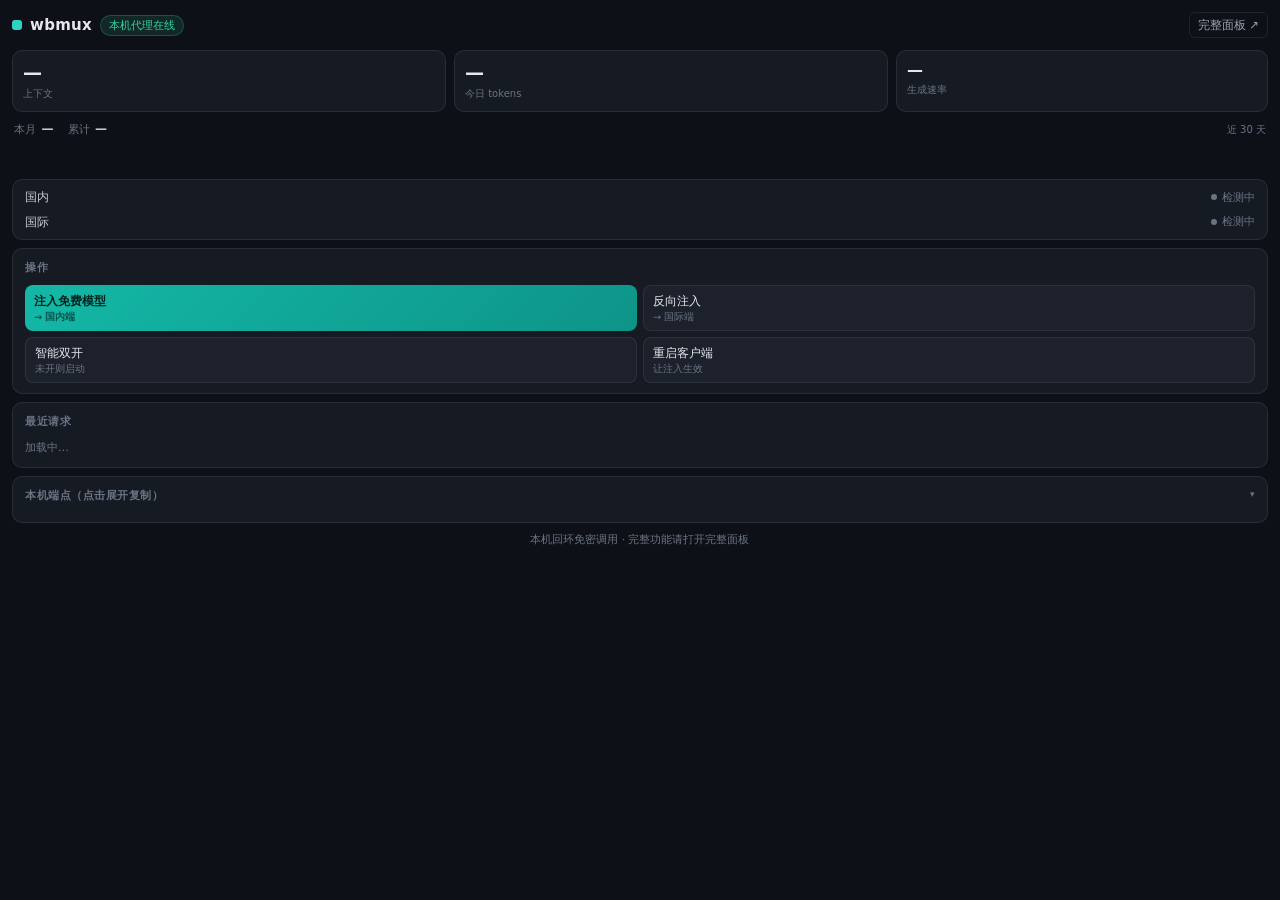
==== internal/webui/assets/embed.html @ ff3463be "feat(embed): show context usage against the model's declared limit "494k" alone says nothing about h" ====
<!DOCTYPE html>
<html lang="zh-CN">
<head>
<meta charset="utf-8">
<meta name="viewport" content="width=device-width, initial-scale=1">
<meta name="referrer" content="no-referrer">
<title>wbmux · 嵌入面板</title>
<style>
  :root {
    --bg: #0d1017; --card: #161a23; --card-2: #1c212b;
    --border: rgba(255,255,255,0.08);
    --ink-0: #e6e8ee; --ink-1: #c3c9d4; --ink-2: #9aa3b2; --ink-3: #6b7484;
    --brand: #2dd4bf; --brand-dim: rgba(45,212,191,0.14);
    --ok: #34d399; --bad: #f87171; --warn: #ebb23a;
  }
  * { box-sizing: border-box; margin: 0; padding: 0; }
  html, body { height: 100%; }
  body {
    background: var(--bg); color: var(--ink-0);
    font: 13px/1.6 -apple-system, "Segoe UI", "Microsoft YaHei", system-ui, sans-serif;
    padding: 12px; overflow-y: auto;
  }
  /* 弹层内滚动条要细，别把 400px 的面板再挤窄 */
  body::-webkit-scrollbar { width: 6px; }
  body::-webkit-scrollbar-thumb { background: rgba(255,255,255,0.14); border-radius: 3px; }
  body::-webkit-scrollbar-track { background: transparent; }

  /* 可折叠卡片（端点区默认收起，给最近请求腾出高度） */
  details.card > summary { list-style: none; cursor: pointer; }
  details.card > summary::-webkit-details-marker { display: none; }
  details.card > summary::after { content: "▾"; float: right; color: var(--ink-3); font-size: 9px; }
  code { font-family: "Cascadia Code", Consolas, monospace; }

  .head { display: flex; align-items: center; gap: 8px; margin-bottom: 12px; }
  .logo-dot { width: 10px; height: 10px; border-radius: 3px; background: var(--brand); flex: none; }
  .brand { font-weight: 700; font-size: 15px; letter-spacing: 0.3px; }
  .live-pill {
    font-size: 10.5px; color: var(--ok); background: rgba(52,211,153,0.12);
    border: 1px solid rgba(52,211,153,0.25); border-radius: 999px; padding: 1px 8px;
  }
  .live-pill.stale {
    color: var(--warn); background: rgba(235,178,58,0.12);
    border-color: rgba(235,178,58,0.35);
  }
  /* 来源行：当前数字来自哪边（网关/直连·国内/国际），旧值时兼作"多久前"提示 */
  .src-line { font-size: 11px; color: var(--ink-2); margin: -4px 0 10px; min-height: 0; }
  .src-line .aged { color: var(--warn); }
  .head a {
    margin-left: auto; color: var(--ink-2); text-decoration: none; font-size: 11.5px;
    padding: 3px 8px; border-radius: 6px; border: 1px solid var(--border);
  }
  .head a:hover { color: var(--brand); border-color: rgba(45,212,191,0.4); }

  .card {
    background: var(--card); border: 1px solid var(--border);
    border-radius: 10px; padding: 10px 12px; margin-bottom: 10px;
  }
  .card-title { font-size: 11px; color: var(--ink-3); font-weight: 600; margin-bottom: 8px; letter-spacing: 0.5px; }

  .clients { display: flex; flex-direction: column; gap: 6px; }

  /* 三格指标：上次请求 / 生成速率 / 今日用量 */
  .metrics { display: grid; grid-template-columns: repeat(3, 1fr); gap: 8px; margin-bottom: 10px; }
  .metric {
    background: var(--card); border: 1px solid var(--border);
    border-radius: 10px; padding: 8px 10px; min-width: 0;
  }
  .m-val { display: block; font-size: 16px; font-weight: 680; color: var(--ink-0); letter-spacing: 0.2px; }
  .m-val.warn { color: var(--warn); }
  .m-val.bad { color: var(--bad); }
  .m-label { display: block; font-size: 10.5px; color: var(--ink-3); margin-top: 1px; }

  /* 最近请求：一行一条，只放"哪个模型 / 多大 / 多快 / 多久前" */
  .recent { display: flex; flex-direction: column; gap: 5px; }
  .recent-row { display: flex; align-items: center; gap: 7px; font-size: 11.5px; min-width: 0; }
  .r-dot { width: 5px; height: 5px; border-radius: 50%; background: var(--ok); flex: none; }
  .r-dot.bad { background: var(--bad); }
  .r-model { flex: 1; min-width: 0; overflow: hidden; text-overflow: ellipsis; white-space: nowrap; color: var(--ink-1); }
  .r-meta { flex: none; color: var(--ink-3); font-size: 10.5px; font-family: Consolas, monospace; }
  .recent-empty { color: var(--ink-3); font-size: 11px; }
  .client-row { display: flex; align-items: center; gap: 8px; font-size: 12px; }
  .client-row .name { color: var(--ink-1); }
  .client-row .pid { color: var(--ink-3); font-size: 10.5px; font-family: Consolas, monospace; }
  .st { margin-left: auto; font-size: 11px; display: flex; align-items: center; gap: 5px; }
  .st::before { content: ""; width: 6px; height: 6px; border-radius: 50%; background: var(--ink-3); }
  .st.on { color: var(--ok); } .st.on::before { background: var(--ok); }
  .st.off { color: var(--ink-3); }

  /* 额度：每档一行迷你余量条（国内包/国际包分开，绝不合并成总数） */
  .quota-model { font-size: 11.5px; margin-bottom: 8px; }
  .quota-model.warn { color: var(--warn); }
  .quota-model.bad { color: var(--bad); }
  .quota-rows { display: flex; flex-direction: column; gap: 7px; }
  .quota-row { display: flex; align-items: center; gap: 8px; font-size: 11.5px; }
  /* 一周内清零：整行文字转琥珀色加粗，让"余额要没了"自己跳出来 */
  .quota-row.expiring .q-text { color: var(--warn); font-weight: 650; }
  .q-side { flex: none; color: var(--ink-1); width: 44px; }
  .q-bar { flex: 1; height: 6px; border-radius: 3px; background: rgba(255,255,255,0.1); overflow: hidden; }
  .q-fill { display: block; height: 100%; border-radius: 3px; background: var(--brand); }
  .q-fill.warn { background: var(--warn); }
  .q-text { flex: none; color: var(--ink-2); font-size: 10.5px; }

  .actions { display: grid; grid-template-columns: 1fr 1fr; gap: 8px; }
  button {
    font-family: inherit; cursor: pointer; border-radius: 8px;
    border: 1px solid var(--border); background: var(--card-2); color: var(--ink-0);
    padding: 8px 10px; font-size: 12px; line-height: 1.4; text-align: left;
    transition: border-color .15s, background .15s;
  }
  button:hover:not(:disabled) { border-color: rgba(45,212,191,0.45); }
  button:disabled { opacity: 0.55; cursor: wait; }
  button .sub { display: block; font-size: 10.5px; color: var(--ink-3); margin-top: 1px; }
  button.primary {
    background: linear-gradient(135deg, #14b8a6, #0d9488); color: #04211d;
    border: none; font-weight: 650;
  }
  button.primary .sub { color: rgba(4,33,29,0.65); }
  button.wide { grid-column: 1 / -1; text-align: center; }

  .endpoint { display: flex; align-items: center; gap: 8px; margin-top: 6px; }
  .endpoint code {
    flex: 1; min-width: 0; overflow: hidden; text-overflow: ellipsis; white-space: nowrap;
    font-size: 11px; color: var(--brand); background: rgba(45,212,191,0.07);
    padding: 5px 8px; border-radius: 6px;
  }
  .endpoint button { flex: none; padding: 4px 10px; font-size: 11px; }
  .ep-label { font-size: 11px; color: var(--ink-2); margin-top: 8px; }
  .ep-label:first-of-type { margin-top: 0; }

  .foot { color: var(--ink-3); font-size: 10.5px; text-align: center; margin-top: 4px; }

  .toast {
    position: fixed; left: 12px; right: 12px; bottom: 12px; z-index: 50;
    background: #1f2937; border: 1px solid rgba(45,212,191,0.4); color: var(--ink-0);
    border-radius: 8px; padding: 9px 12px; font-size: 12px;
    box-shadow: 0 6px 24px rgba(0,0,0,0.5);
  }
  .toast.bad { border-color: rgba(248,113,113,0.5); }

  /* ---- 层次重构：主指标放大、卡片收紧、按使用频率排序 ---- */
  .hero { display: grid; grid-template-columns: 1.05fr 1.05fr 0.9fr; gap: 8px; margin-bottom: 8px; }
  .hero-cell { background: var(--card); border: 1px solid var(--border); border-radius: 10px; padding: 9px 10px; min-width: 0; }
  .hero-num { display: block; font-size: 19px; font-weight: 700; letter-spacing: 0.3px; color: var(--ink-0); line-height: 1.3; }
  .hero-cell.sub .hero-num { font-size: 16px; }
  .hero-num.warn { color: var(--warn); }
  .hero-num.bad { color: var(--bad); }
  .hero-label { display: block; font-size: 10px; color: var(--ink-3); margin-top: 1px; }
  .card { padding: 10px 12px; margin-bottom: 8px; }
  .card.tight { padding: 8px 12px; }
  .card.tight .client-row { font-size: 11.5px; }
  .actions { gap: 6px; }
  .actions button { padding: 7px 9px; font-size: 11.5px; border-radius: 8px; }
  .actions button .sub { font-size: 9.5px; margin-top: 1px; }
  /* 本月/累计 + 30 天柱子 */
  .stats-strip { display: flex; align-items: baseline; gap: 14px; margin: 0 2px 6px; font-size: 11px; color: var(--ink-3); }
  .stats-strip b { color: var(--ink-1); font-weight: 650; font-size: 12px; margin-left: 2px; }
  .stats-strip .strip-label { margin-left: auto; font-size: 10px; }
  .spark { display: flex; align-items: flex-end; gap: 2px; height: 24px; margin: 0 2px 10px; }
  .spark i { flex: 1; min-width: 2px; background: rgba(56, 225, 196, 0.26); border-radius: 1px; }
  .spark i.on { background: var(--ok); }
</style>
</head>
<body>

<div class="head">
  <span class="logo-dot"></span>
  <span class="brand">wbmux</span>
  <span class="live-pill" id="live">本机代理在线</span>
  <a id="full-link" href="#" target="_blank" rel="noopener">完整面板 ↗</a>
</div>

<div class="hero">
  <div class="hero-cell">
    <span class="hero-num" id="m-ctx">—</span>
    <span class="hero-label">上下文</span>
  </div>
  <div class="hero-cell">
    <span class="hero-num" id="m-today">—</span>
    <span class="hero-label">今日 tokens</span>
  </div>
  <div class="hero-cell sub">
    <span class="hero-num" id="m-rate">—</span>
    <span class="hero-label">生成速率</span>
  </div>
</div>

<div class="stats-strip">
  <span>本月 <b id="m-month">—</b></span>
  <span>累计 <b id="m-total">—</b></span>
  <span class="strip-label">近 30 天</span>
</div>
<div class="spark" id="spark"></div>

<div class="src-line" id="src-line" style="display:none"></div>

<div class="card" id="quota-card" style="display:none">
  <div class="card-title">额度</div>
  <div class="quota-model" id="quota-model" style="display:none"></div>
  <div class="quota-rows" id="quota-rows"></div>
</div>

<div class="card tight">
  <div class="clients">
    <div class="client-row">
      <span class="name">国内</span>
      <span class="pid" id="cn-pid"></span>
      <span class="st off" id="cn-st">检测中</span>
    </div>
    <div class="client-row">
      <span class="name">国际</span>
      <span class="pid" id="intl-pid"></span>
      <span class="st off" id="intl-st">检测中</span>
    </div>
  </div>
</div>

<div class="card">
  <div class="card-title">操作</div>
  <div class="actions">
    <button class="primary" id="btn-inject">
      注入免费模型
      <span class="sub">→ 国内端</span>
    </button>
    <button id="btn-inject-back">
      反向注入
      <span class="sub">→ 国际端</span>
    </button>
    <button id="btn-both">
      智能双开
      <span class="sub">未开则启动</span>
    </button>
    <button id="btn-restart">
      重启客户端
      <span class="sub">让注入生效</span>
    </button>
  </div>
</div>

<div class="card">
  <div class="card-title">最近请求</div>
  <div class="recent" id="recent-list">
    <div class="recent-empty">加载中…</div>
  </div>
</div>

<details class="card">
  <summary class="card-title">本机端点（点击展开复制）</summary>
  <div class="ep-label">OpenAI 兼容 Base URL</div>
  <div class="endpoint">
    <code id="ep-openai"></code>
    <button data-copy="ep-openai">复制</button>
  </div>
  <div class="ep-label">免费联网搜索（Anthropic 协议）</div>
  <div class="endpoint">
    <code id="ep-search"></code>
    <button data-copy="ep-search">复制</button>
  </div>
</details>

<div class="foot">本机回环免密调用 · 完整功能请打开完整面板</div>

<script>
(function () {
  var TOKEN = new URLSearchParams(location.search).get("t") || "";
  document.getElementById("full-link").href = "/?t=" + encodeURIComponent(TOKEN);

  document.getElementById("ep-openai").textContent = location.origin + "/v1";
  document.getElementById("ep-search").textContent = location.origin + "/v1/search/messages";

  function toast(msg, bad) {
    var t = document.createElement("div");
    t.className = "toast" + (bad ? " bad" : "");
    t.textContent = msg;
    document.body.appendChild(t);
    setTimeout(function () { t.remove(); }, bad ? 6000 : 3200);
  }

  function api(path, opts) {
    opts = opts || {};
    opts.headers = Object.assign({ "X-Wbmux-Token": TOKEN }, opts.headers || {});
    return fetch(path, opts).then(function (res) {
      return res.json().catch(function () { return { error: "响应无法解析" }; }).then(function (data) {
        if (!res.ok) throw new Error(data && data.error ? data.error : "HTTP " + res.status);
        return data;
      });
    });
  }
  function post(path, body) {
    return api(path, {
      method: "POST",
      headers: { "Content-Type": "application/json" },
      body: JSON.stringify(body || {})
    });
  }

  function setClient(side, stat) {
    var st = document.getElementById(side + "-st");
    var pid = document.getElementById(side + "-pid");
    if (stat && stat.running) {
      st.className = "st on";
      st.textContent = "运行中";
      pid.textContent = (stat.pids && stat.pids.length) ? "PID " + stat.pids[0] : "";
    } else {
      st.className = "st off";
      st.textContent = "未运行";
      pid.textContent = "";
    }
  }
  function refreshStatus() {
    api("/api/clients/status").then(function (res) {
      var c = (res && res.clients) || {};
      setClient("cn", c.cn);
      setClient("intl", c.intl);
    }).catch(function () {});
  }

  // ---------- 轮询节流 ----------
  // 客户端状态是分钟级变化的数据，15 秒一轮足够；弹层藏起来（display:none
  // 的 iframe 在后台标签页里）时两路轮询都停掉，切回来立刻拉一次。
  // stats 失败时退避 5s → 15s → 30s，成功即复位到 5s。
  var statsTimer = null, clientsTimer = null, statsFails = 0;
  var statsBackoff = [5000, 15000, 30000];
  function scheduleStats(delay) {
    clearTimeout(statsTimer);
    statsTimer = setTimeout(function () { loadStats(); }, delay);
  }
  function startPolling() {
    refreshStatus();
    clearInterval(clientsTimer);
    clientsTimer = setInterval(refreshStatus, 15000);
    loadStats();
  }
  function stopPolling() {
    clearTimeout(statsTimer);
    clearInterval(clientsTimer);
  }
  document.addEventListener("visibilitychange", function () {
    if (document.hidden) stopPolling(); else startPolling();
  });
  startPolling();

  // ---------- 胶囊同款指标 ----------
  // 五个指标都来自 /api/embed/stats（请求级快照）：上次请求、生成速率、今日用量。
  // 上次请求超过 256000 转黄、512000 转红——1M 上下文的模型很容易悄悄吃满。
  // 阈值与 stale 分档的唯一口径在 Go 端 internal/embedstats，这里的数字
  // 由 internal/webui 的 TestEmbedHTMLThresholds 锁死一致，别手改一边。
  var CTX_WARN = 256000, CTX_BAD = 512000;
  var STALE_AGED_SEC = 1800, STALE_IDLE_SEC = 7200; // 30 分钟变旧值，120 分钟才算空闲
  // 去掉无意义的小数尾零：1000000 显示 1M 而不是 1.00M，
  // 1.5M 保留一位。上限这类整数最容易被 ".00" 弄脏。
  function trimZero(v) {
    return String(v).replace(/\.0+$/, "").replace(/(\.\d)0+$/, "$1");
  }
  function compact(n) {
    if (n >= 1000000) return trimZero((n / 1000000).toFixed(2)) + "M";
    if (n >= 10000) return Math.round(n / 1000) + "k";
    if (n >= 1000) return trimZero((n / 1000).toFixed(1)) + "k";
    return String(n);
  }
  function sourceLabel(source, side) {
    if (source === "local") {
      if (side === "cn") return "国内直连";
      if (side === "intl") return "国际直连";
      return "直连";
    }
    return "网关";
  }
  function setSrcLine(last) {
    var line = document.getElementById("src-line");
    if (!last || !last.model) { line.style.display = "none"; line.textContent = ""; return; }
    line.style.display = "";
    line.textContent = "当前数字来自：" + sourceLabel(last.source, last.side) + " · " + last.model;
  }
  function setStaleMark(aged) {
    var pill = document.getElementById("live");
    if (aged) {
      pill.classList.add("stale");
      pill.textContent = "数据过期";
    } else {
      pill.classList.remove("stale");
      pill.textContent = "本机代理在线";
    }
  }
  function loadStats() {
    return api("/api/embed/stats").then(function (s) {
      statsFails = 0;
      setStaleMark(false);
      var last = (s && s.last) || {};
      // 新鲜度三档（与 Go 端 internal/embedstats 一致，前端用 ageSec 兜底）：
      // 30 分钟内正常显示；30–120 分钟显示旧值 + 多久前、不着色；
      // 超过 120 分钟才显示"空闲"。旧数据直接抹掉会丢信息，当"现在"又会误导人。
      var freshness = last.freshness
        || ((last.ageSec || 0) > STALE_IDLE_SEC ? "idle"
          : ((last.ageSec || 0) > STALE_AGED_SEC ? "aged" : "fresh"));
      var idle = freshness === "idle";
      var aged = freshness === "aged";
      var ctx = document.getElementById("m-ctx");
      if (idle) {
        ctx.textContent = "空闲";
      } else if (!last.promptTokens) {
        ctx.textContent = "—";
      } else {
        // 有模型声明的上限时显示 "335k/1M"，一眼看出还剩多少空间
        ctx.textContent = compact(last.promptTokens) +
          (last.contextLimit ? "/" + compact(last.contextLimit) : "");
      }
      ctx.className = "hero-num" + (!idle && !aged && last.promptTokens >= CTX_BAD ? " bad" : (!idle && !aged && last.promptTokens >= CTX_WARN ? " warn" : ""));
      document.getElementById("m-rate").textContent = idle ? "—"
        : (last.tokPerSec ? Math.round(last.tokPerSec) + "/s"
          : (last.ttftMs ? "首字 " + (last.ttftMs / 1000).toFixed(1) + "s" : "—"));
      var today = (s && s.today) || {};
      document.getElementById("m-today").textContent = today.tokens ? compact(today.tokens) : "—";
      var totals = (s && s.totals) || {};
      document.getElementById("m-month").textContent = totals.month ? compact(totals.month) : "—";
      document.getElementById("m-total").textContent = totals.total ? compact(totals.total) : "—";
      renderSpark(s && s.daily);
      var line = document.getElementById("src-line");
      if (aged) {
        line.style.display = "";
        line.innerHTML = "";
        var span = document.createElement("span");
        span.className = "aged";
        span.textContent = "数据为 " + ago(last.ageSec) + "前 · 仅供参考";
        line.appendChild(span);
      } else if (idle) {
        line.style.display = "none";
        line.textContent = "";
      } else {
        setSrcLine(last);
      }
      renderRecent((s && s.recent) || []);
      renderQuota(s && s.quota);
      scheduleStats(5000);
    }).catch(function () {
      // 失败不吞旧数：连续失败 ≥2 次（约 10 秒）就把顶栏药丸标成"数据过期"，
      // 旧数字仍保留在原位，但不再冒充实时数据；恢复成功即清标记。
      statsFails++;
      if (statsFails >= 2) setStaleMark(true);
      scheduleStats(statsBackoff[Math.min(statsFails - 1, statsBackoff.length - 1)]);
    });
  }

  // 多久前：只给粗粒度，精确到分钟对这个用途没意义。
  function ago(sec) {
    if (!sec || sec < 60) return "刚刚";
    if (sec < 3600) return Math.floor(sec / 60) + "m";
    if (sec < 86400) return Math.floor(sec / 3600) + "h";
    return Math.floor(sec / 86400) + "d";
  }

  // 近 30 天用量柱子：按当期最大值归一化。没有记录的日子也留 2px 底，
  // 避免"那天没用"和"没有数据"在图上看起来一样。
  function renderSpark(days) {
    var el = document.getElementById("spark");
    el.textContent = "";
    if (!days || !days.length) return;
    var max = 0;
    days.forEach(function (d) { if (d.tokens > max) max = d.tokens; });
    days.forEach(function (d) {
      var bar = document.createElement("i");
      bar.style.height = (max > 0 ? Math.max(2, Math.round((d.tokens / max) * 24)) : 2) + "px";
      if (d.tokens > 0) bar.className = "on";
      bar.title = d.date + " · " + compact(d.tokens);
      el.appendChild(bar);
    });
  }

  function renderRecent(rows) {
    var list = document.getElementById("recent-list");
    list.textContent = "";
    if (!rows.length) {
      var empty = document.createElement("div");
      empty.className = "recent-empty";
      empty.textContent = "还没有经过本机网关的请求";
      list.appendChild(empty);
      return;
    }
    rows.slice(0, 5).forEach(function (r) {
      var row = document.createElement("div");
      row.className = "recent-row";

      var dot = document.createElement("span");
      dot.className = "r-dot" + (r.ok ? "" : " bad");

      var name = document.createElement("span");
      name.className = "r-model";
      name.textContent = r.model || "未知模型";
      name.title = r.model || "";

      var meta = document.createElement("span");
      meta.className = "r-meta";
      var bits = [];
      if (r.promptTokens) bits.push(compact(r.promptTokens));
      if (r.tokPerSec) bits.push(Math.round(r.tokPerSec) + "/s");
      // 行尾标来源：网关 / 国内直连 / 国际直连（Go 端 source/side 字段）。
      if (r.source) bits.push(sourceLabel(r.source, r.side));
      bits.push(ago(r.ageSec));
      meta.textContent = bits.join(" · ");

      row.appendChild(dot);
      row.appendChild(name);
      row.appendChild(meta);
      list.appendChild(row);
    });
  }
  // 额度：当前模型的限流态 + 两档主包余量（/api/embed/stats 的 quota 段）。
  // 没数据的档位后端直接省略，前端不渲染，绝不显示 0%——"没数据"和
  // "用完了"是两回事。周期文案是后端原样带过来的 ExpiryRuleZh /
  // CycleEndTime，这里只照抄，不自己编。
  function quotaTime(q) {
    if (!q) return "";
    if (q.untilMs) {
      var d = new Date(q.untilMs);
      return String(d.getHours()).padStart(2, "0") + ":" + String(d.getMinutes()).padStart(2, "0");
    }
    var m = /(\d{2}):(\d{2}):\d{2}/.exec(q.untilText || "");
    return m ? m[1] + ":" + m[2] : "";
  }
  function renderQuota(quota) {
    var card = document.getElementById("quota-card");
    var rows = document.getElementById("quota-rows");
    var modelLine = document.getElementById("quota-model");
    var pkgs = (quota && quota.packages) || [];
    var model = quota && quota.model;
    if (!pkgs.length && !model) {
      card.style.display = "none";
      rows.textContent = "";
      modelLine.style.display = "none";
      modelLine.textContent = "";
      return;
    }
    card.style.display = "";
    if (model && (model.state === "rate_limited" || model.state === "exhausted")) {
      modelLine.style.display = "";
      modelLine.className = "quota-model " + (model.state === "exhausted" ? "bad" : "warn");
      var t = quotaTime(model);
      modelLine.textContent = model.state === "exhausted"
        ? model.model + " 额度用尽"
        : model.model + " 限流" + (t ? "，" + t + " 恢复" : "");
    } else {
      modelLine.style.display = "none";
      modelLine.textContent = "";
    }
    rows.textContent = "";
    pkgs.forEach(function (p) {
      var row = document.createElement("div");
      row.className = "quota-row";

      var side = document.createElement("span");
      side.className = "q-side";
      side.textContent = p.side === "intl" ? "国际包" : "国内包";

      var bar = document.createElement("span");
      bar.className = "q-bar";
      var fill = document.createElement("span");
      fill.className = "q-fill" + (p.percent < 20 ? " warn" : "");
      fill.style.width = Math.max(0, Math.min(100, p.percent)) + "%";
      bar.appendChild(fill);

      var text = document.createElement("span");
      text.className = "q-text";
      // 有到期信息就显示天数："X 天后重置"（普通色）；一周内清零且还有
      // 余额，换成"X 天后清零"并转琥珀色。余额为 0 也显示天数——用户
      // 需要知道什么时候能重新有额度，但不再强调（已经用尽）。
      var tail = "";
      if (p.daysLeft > 0) {
        var hot = p.expiring && p.percent > 0;
        tail = hot ? " · " + p.daysLeft + " 天后清零" : " · " + p.daysLeft + " 天后重置";
        if (hot) row.className = "quota-row expiring";
      } else if (p.cycleText) {
        tail = " · " + p.cycleText;
      }
      text.textContent = "剩余 " + p.percent.toFixed(1) + "%" + tail;

      row.appendChild(side);
      row.appendChild(bar);
      row.appendChild(text);
      rows.appendChild(row);
    });
  }

  function bind(id, fn) {
    var btn = document.getElementById(id);
    btn.addEventListener("click", function () {
      if (btn.disabled) return;
      btn.disabled = true;
      var done = function () { btn.disabled = false; };
      fn(done, btn);
    });
  }

  bind("btn-inject", function (done) {
    post("/api/inject-custom-models").then(function (res) {
      toast((res.note || "注入完成") + "（新增 " + (res.added || 0) + " 个），重启国内端后生效");
      done();
    }).catch(function (e) { toast("注入失败：" + e.message, true); done(); });
  });

  bind("btn-inject-back", function (done) {
    post("/api/inject-cn-into-intl").then(function (res) {
      toast((res.note || "反向注入完成") + "（共 " + (res.added || 0) + " 个）");
      done();
    }).catch(function (e) { toast("反向注入失败：" + e.message, true); done(); });
  });

  bind("btn-both", function (done) {
    post("/api/launch-both").then(function (res) {
      var parts = (res.results || []).map(function (r) {
        var name = r.side === "cn" ? "国内" : "国际";
        if (r.alreadyRunning) return name + "已在跑";
        return name + (r.ok ? "已启动" : "失败:" + (r.err || "?"));
      });
      toast(parts.join("；") || "双开完成");
      refreshStatus();
      done();
    }).catch(function (e) { toast("双开失败：" + e.message, true); done(); });
  });

  bind("btn-restart", function (done) {
    if (!confirm("会先关闭再重启国内客户端。\n当前对话与未保存内容可能中断，继续吗？")) { done(); return; }
    post("/api/restart-client", { target: "cn", native: true }).then(function (pv) {
      toast("已重启国内客户端" + (pv.killed ? "（关闭旧进程 " + pv.killed + " 个）" : ""));
      refreshStatus();
      done();
    }).catch(function (e) { toast("重启失败：" + e.message, true); done(); });
  });

  document.querySelectorAll("[data-copy]").forEach(function (btn) {
    btn.addEventListener("click", function () {
      var text = document.getElementById(btn.getAttribute("data-copy")).textContent;
      function ok() { toast("已复制：" + text); }
      if (navigator.clipboard && navigator.clipboard.writeText) {
        navigator.clipboard.writeText(text).then(ok, function () { fallback(); });
      } else { fallback(); }
      function fallback() {
        var ta = document.createElement("textarea");
        ta.value = text;
        document.body.appendChild(ta);
        ta.select();
        try { document.execCommand("copy"); ok(); } catch (e) { toast("复制失败，请手动选择", true); }
        ta.remove();
      }
    });
  });
})();
</script>
</body>
</html>
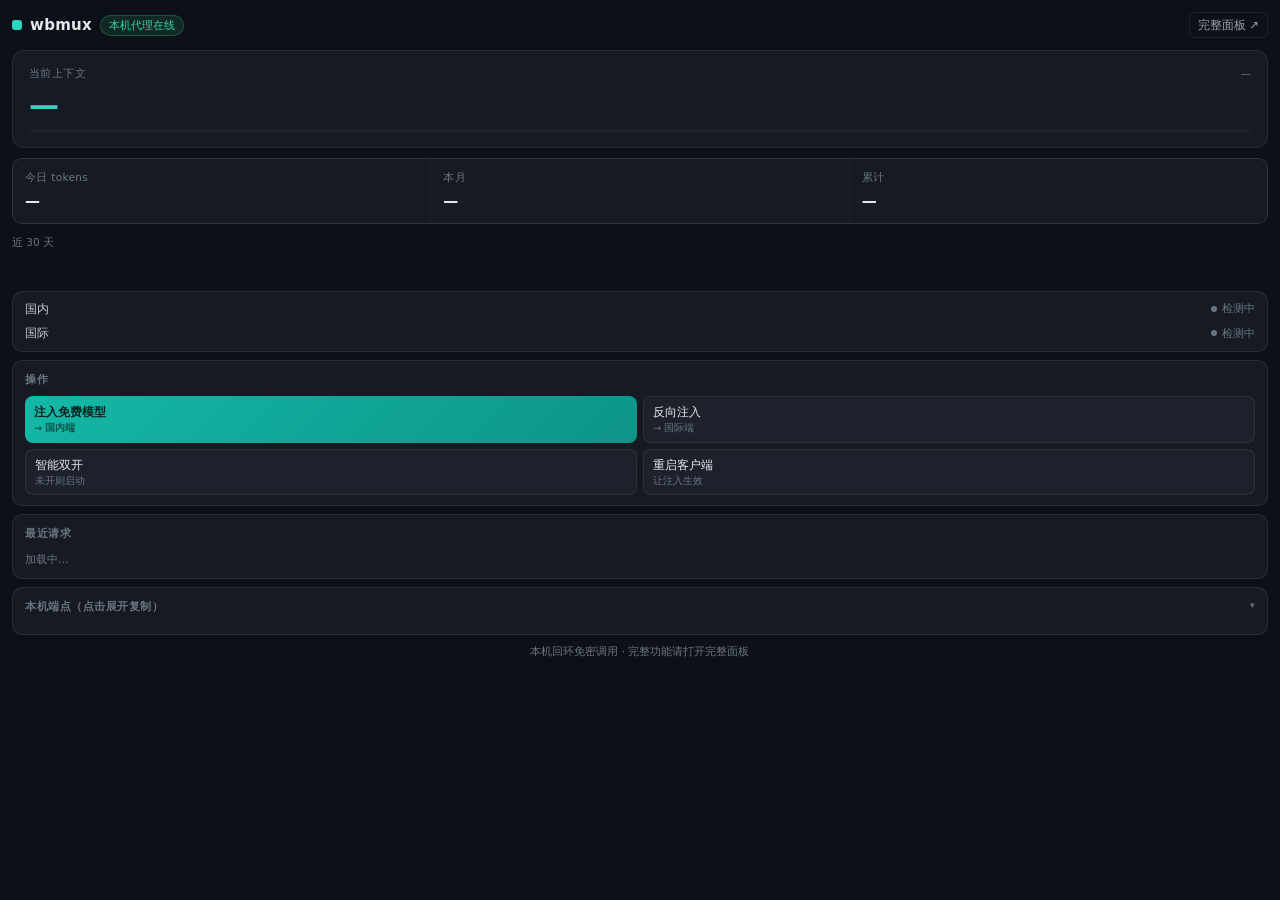
==== commit 7cbedfaf: "refactor(embed): give the panel one primary figure Three equal-weight cards, one of them an empty pl" ====
--- a/internal/webui/assets/embed.html
+++ b/internal/webui/assets/embed.html
@@ -14,11 +14,15 @@
     --ok: #34d399; --bad: #f87171; --warn: #ebb23a;
   }
   * { box-sizing: border-box; margin: 0; padding: 0; }
-  html, body { height: 100%; }
+  html, body { height: 100%; max-width: 100%; overflow-x: hidden; }
   body {
     background: var(--bg); color: var(--ink-0);
     font: 13px/1.6 -apple-system, "Segoe UI", "Microsoft YaHei", system-ui, sans-serif;
     padding: 12px; overflow-y: auto;
+    /* 窄栏下任何子元素都不该把 body 撑宽：撑宽后右侧被裁，
+       看起来就是"内容缺了一块"（2026-11-20 340px 实测）。 */
+    overflow-x: hidden;
+    max-width: 100vw;
   }
   /* 弹层内滚动条要细，别把 400px 的面板再挤窄 */
   body::-webkit-scrollbar { width: 6px; }
@@ -158,6 +162,85 @@
   .spark { display: flex; align-items: flex-end; gap: 2px; height: 24px; margin: 0 2px 10px; }
   .spark i { flex: 1; min-width: 2px; background: rgba(56, 225, 196, 0.26); border-radius: 1px; }
   .spark i.on { background: var(--ok); }
+  /* 积分卡：逐张一行，进度条 + 已用/总量 */
+  .qhead { display: flex; justify-content: space-between; align-items: baseline; margin: 8px 0 4px; font-size: 10.5px; color: var(--ink-3); }
+  .qhead b { color: var(--ink-1); font-weight: 600; font-size: 11.5px; }
+  .qcard { display: flex; align-items: center; gap: 8px; padding: 3px 0; }
+  .qbar { flex: 1; height: 5px; background: var(--card-2); border-radius: 3px; overflow: hidden; }
+  .qbar i { display: block; height: 100%; background: var(--ok); border-radius: 3px; }
+  .qbar i.low { background: var(--warn); }
+  .qmeta { font-size: 10.5px; color: var(--ink-2); white-space: nowrap; font-variant-numeric: tabular-nums; }
+  .qexp { font-size: 10px; color: var(--ink-3); min-width: 52px; font-variant-numeric: tabular-nums; }
+  .qexp.hot { color: var(--warn); font-weight: 600; }
+  .qmore { font-size: 10px; color: var(--ink-3); padding: 4px 0 2px 60px; }
+  /* ---- 窄栏自适应 ----
+     面板是嵌在客户端侧边的 iframe，宽度常常只有 300–360px。
+     三列 grid 在这么窄的容器里会把每个格子压到 90px，标题折行、
+     数字被挤成两行——这就是"整体太丑"的直接来源。
+
+     ≤380px：指标与操作区改两列，hero 三格堆成单列；
+     ≤300px：全部单列，并缩小字号与内边距，保证一屏看得到重点。 */
+  @media (max-width: 380px) {
+    body { padding: 10px; font-size: 12.5px; }
+    .metrics { grid-template-columns: repeat(2, minmax(0, 1fr)); }
+    .hero { grid-template-columns: repeat(2, minmax(0, 1fr)); }
+    .actions { grid-template-columns: repeat(2, minmax(0, 1fr)); }
+    .hero > :first-child { grid-column: 1 / -1; }
+    .card { padding: 10px; }
+    /* 所有 grid 子项都必须能收缩，否则内容会把轨道撑开 */
+    .metrics > *, .hero > *, .actions > * { min-width: 0; }
+  }
+  @media (max-width: 300px) {
+    .metrics, .hero, .actions { grid-template-columns: minmax(0, 1fr); }
+    .metric .value, .hero-cell .v { font-size: 19px; }
+    .qv-head, .qhead { flex-wrap: wrap; gap: 2px; }
+  }
+  /* ---- 主指标卡：唯一强调位 ----
+     skill 的硬约束：一屏只有一个强调色、层级靠字号差 ≥4px。
+     主数字 30px、标签 10.5px、次级数字 15px —— 三档拉开。
+     深色底沿用客户端侧栏（浅底在这里会像贴上去的补丁），
+     但强调色只用在主数字上，其余走灰阶。 */
+  .ctx-hero {
+    background: var(--card); border: 1px solid var(--border);
+    border-radius: 12px; padding: 14px 16px; margin-bottom: 10px;
+    /* 窄栏下不能靠内容撑宽：撑开就会被裁掉右边 */
+    max-width: 100%; min-width: 0; overflow: hidden;
+  }
+  .ctx-head { display: flex; align-items: baseline; justify-content: space-between; gap: 8px; min-width: 0; }
+  .ctx-label { font-size: 10.5px; color: var(--ink-3); letter-spacing: .04em; }
+  .ctx-sub { font-size: 10.5px; color: var(--ink-3); white-space: nowrap; overflow: hidden; text-overflow: ellipsis; }
+  .ctx-value-wrap { display: flex; align-items: baseline; gap: 6px; margin: 6px 0 8px; min-width: 0; }
+  .ctx-value { font-size: 30px; font-weight: 680; line-height: 1.1; color: var(--brand); letter-spacing: -.01em; }
+  .ctx-value.warn { color: var(--warn); }
+  .ctx-value.bad { color: var(--bad); }
+  .ctx-limit { font-size: 13px; color: var(--ink-3); font-variant-numeric: tabular-nums; }
+  .ctx-bar { height: 4px; background: var(--card-2); border-radius: 2px; overflow: hidden; }
+  .ctx-bar i { display: block; height: 100%; width: 0; background: var(--brand); border-radius: 2px; transition: width .3s ease; }
+  .ctx-bar i.warn { background: var(--warn); }
+  .ctx-bar i.bad { background: var(--bad); }
+
+  /* ---- 次级指标：一行三列，同字号同权重 ---- */
+  .sub-stats {
+    display: grid; grid-template-columns: repeat(3, minmax(0, 1fr));
+    gap: 1px; background: var(--border); border: 1px solid var(--border);
+    border-radius: 10px; overflow: hidden; margin-bottom: 10px;
+  }
+  .sub-stat { background: var(--card); padding: 10px 12px; min-width: 0; }
+  .sub-label { display: block; font-size: 10.5px; color: var(--ink-3); letter-spacing: .03em; }
+  .sub-value {
+    display: block; margin-top: 3px; font-size: 15px; font-weight: 620;
+    color: var(--ink-0); font-variant-numeric: tabular-nums;
+    white-space: nowrap; overflow: hidden; text-overflow: ellipsis;
+  }
+
+  /* ---- 30 天柱：给一个上限刻度，否则只有一根柱子看不出量级 ---- */
+  .spark-wrap { margin-bottom: 10px; }
+  .spark-head {
+    display: flex; justify-content: space-between; align-items: baseline;
+    font-size: 10.5px; color: var(--ink-3); margin-bottom: 6px;
+  }
+  .spark-max { font-variant-numeric: tabular-nums; }
+
 </style>
 </head>
 <body>
@@ -169,27 +252,41 @@
   <a id="full-link" href="#" target="_blank" rel="noopener">完整面板 ↗</a>
 </div>
 
-<div class="hero">
-  <div class="hero-cell">
-    <span class="hero-num" id="m-ctx">—</span>
-    <span class="hero-label">上下文</span>
-  </div>
-  <div class="hero-cell">
-    <span class="hero-num" id="m-today">—</span>
-    <span class="hero-label">今日 tokens</span>
-  </div>
-  <div class="hero-cell sub">
-    <span class="hero-num" id="m-rate">—</span>
-    <span class="hero-label">生成速率</span>
-  </div>
+<!-- 主指标：一张卡承载最重要的信息（skill：唯一强调落在最重要的数上）。
+     旧版是三张等宽卡、其中一张还是空的"—"，三块视觉权重一样，
+     用户不知道该看哪个。现在上下文独占一块，其余降为下面的次级行。 -->
+<div class="ctx-hero">
+  <div class="ctx-head">
+    <span class="ctx-label">当前上下文</span>
+    <span class="ctx-sub" id="m-ctx-sub">—</span>
+  </div>
+  <div class="ctx-value-wrap">
+    <span class="ctx-value" id="m-ctx">—</span>
+    <span class="ctx-limit" id="m-ctx-limit"></span>
+  </div>
+  <div class="ctx-bar"><i id="m-ctx-bar"></i></div>
 </div>
 
-<div class="stats-strip">
-  <span>本月 <b id="m-month">—</b></span>
-  <span>累计 <b id="m-total">—</b></span>
-  <span class="strip-label">近 30 天</span>
+<!-- 次级指标：一行三列，同等权重、同样字阶，不再有"空卡" -->
+<div class="sub-stats">
+  <div class="sub-stat">
+    <span class="sub-label">今日 tokens</span>
+    <span class="sub-value" id="m-today">—</span>
+  </div>
+  <div class="sub-stat">
+    <span class="sub-label">本月</span>
+    <span class="sub-value" id="m-month">—</span>
+  </div>
+  <div class="sub-stat">
+    <span class="sub-label">累计</span>
+    <span class="sub-value" id="m-total">—</span>
+  </div>
 </div>
-<div class="spark" id="spark"></div>
+
+<div class="spark-wrap">
+  <div class="spark-head"><span>近 30 天</span><span class="spark-max" id="spark-max"></span></div>
+  <div class="spark" id="spark"></div>
+</div>
 
 <div class="src-line" id="src-line" style="display:none"></div>
 
@@ -348,6 +445,16 @@
   var STALE_AGED_SEC = 1800, STALE_IDLE_SEC = 7200; // 30 分钟变旧值，120 分钟才算空闲
   // 去掉无意义的小数尾零：1000000 显示 1M 而不是 1.00M，
   // 1.5M 保留一位。上限这类整数最容易被 ".00" 弄脏。
+  // 千分位 + 最多两位小数：积分卡上 4893.78000056 这种浮点尾巴要收掉。
+  // "2026-11-22 13:31:41" → "11/22"；解析不了原样返回。
+  function shortDate(v) {
+    var m = /^\d{4}-(\d{2})-(\d{2})/.exec(v || "");
+    return m ? m[1] + "/" + m[2] : (v ? "—" : "—");
+  }
+  function fmtNum(n) {
+    var v = Math.round(n * 100) / 100;
+    return String(v).replace(/\B(?=(\d{3})+(?!\d))/g, ",");
+  }
   function trimZero(v) {
     return String(v).replace(/\.0+$/, "").replace(/(\.\d)0+$/, "$1");
   }
@@ -394,26 +501,54 @@
           : ((last.ageSec || 0) > STALE_AGED_SEC ? "aged" : "fresh"));
       var idle = freshness === "idle";
       var aged = freshness === "aged";
+      // 主指标：大数字只放"已用"，上限单独一档弱化显示；下面一条进度条
+      // 把"占了多少"变成一眼能看的形状（skill：层级靠字号与灰度）。
       var ctx = document.getElementById("m-ctx");
+      var ctxLimit = document.getElementById("m-ctx-limit");
+      var ctxBar = document.getElementById("m-ctx-bar");
+      var ctxSub = document.getElementById("m-ctx-sub");
       if (idle) {
         ctx.textContent = "空闲";
+        ctxLimit.textContent = "";
+        ctxBar.style.width = "0%";
+        ctxBar.className = "";
+        ctxSub.textContent = "超过 2 小时没有新请求";
       } else if (!last.promptTokens) {
         ctx.textContent = "—";
+        ctxLimit.textContent = "";
+        ctxBar.style.width = "0%";
+        ctxSub.textContent = "还没有请求";
       } else {
-        // 有模型声明的上限时显示 "335k/1M"，一眼看出还剩多少空间
-        ctx.textContent = compact(last.promptTokens) +
-          (last.contextLimit ? "/" + compact(last.contextLimit) : "");
+        ctx.textContent = compact(last.promptTokens);
+        var ratio = last.contextLimit ? last.promptTokens / last.contextLimit : 0;
+        ctxLimit.textContent = last.contextLimit ? "/ " + compact(last.contextLimit) : "";
+        ctxBar.style.width = Math.max(0, Math.min(100, ratio * 100)) + "%";
+        ctxBar.className = (last.promptTokens >= CTX_BAD ? "bad" : (last.promptTokens >= CTX_WARN ? "warn" : ""));
+        ctxSub.textContent = last.contextLimit
+          ? "已用 " + Math.round(ratio * 100) + "%"
+          : "";
       }
-      ctx.className = "hero-num" + (!idle && !aged && last.promptTokens >= CTX_BAD ? " bad" : (!idle && !aged && last.promptTokens >= CTX_WARN ? " warn" : ""));
-      document.getElementById("m-rate").textContent = idle ? "—"
+      var rate = idle ? 0
         : (last.tokPerSec ? Math.round(last.tokPerSec) + "/s"
-          : (last.ttftMs ? "首字 " + (last.ttftMs / 1000).toFixed(1) + "s" : "—"));
+          : (last.ttftMs ? "首字 " + (last.ttftMs / 1000).toFixed(1) + "s" : ""));
+      // 速率没有独立卡片了，并入主卡副标题：有值才显示。
+      if (rate && !idle && !aged) {
+        ctxSub.textContent = (ctxSub.textContent ? ctxSub.textContent + " · " : "") + rate;
+      }
       var today = (s && s.today) || {};
       document.getElementById("m-today").textContent = today.tokens ? compact(today.tokens) : "—";
       var totals = (s && s.totals) || {};
       document.getElementById("m-month").textContent = totals.month ? compact(totals.month) : "—";
       document.getElementById("m-total").textContent = totals.total ? compact(totals.total) : "—";
       renderSpark(s && s.daily);
+      // 标出这 30 天的峰值：只有一根柱子时，没有刻度看不出量级。
+      var mx = document.getElementById("spark-max");
+      if (mx) {
+        var daily = (s && s.daily) || [];
+        var peak = 0;
+        daily.forEach(function (d) { if (d && d.tokens > peak) peak = d.tokens; });
+        mx.textContent = peak ? "峰值 " + compact(peak) : "";
+      }
       var line = document.getElementById("src-line");
       if (aged) {
         line.style.display = "";
@@ -543,6 +678,81 @@
     }
     rows.textContent = "";
     pkgs.forEach(function (p) {
+      // 多卡档位（国内的"平台奖励积分"）：逐张列。合并成一行会把
+      // "哪张还剩多少"吃掉，而这恰恰是用户打开面板要看的。
+      if (p.cards && p.cards.length) {
+        var head = document.createElement("div");
+        head.className = "qhead";
+        var hb = document.createElement("b");
+        hb.textContent = (p.side === "intl" ? "国际" : "国内") + " · " + p.cards.length + " 张卡";
+        var hs = document.createElement("span");
+        var sumT = 0, sumU = 0;
+        p.cards.forEach(function (c) { sumT += c.total; sumU += c.used; });
+        hs.textContent = "已用 " + fmtNum(sumU) + " / " + fmtNum(sumT);
+        head.appendChild(hb);
+        head.appendChild(hs);
+        rows.appendChild(head);
+
+        // 卡可能有几十张（签到每天发一张），面板放不下，按到期日聚合。
+        var groups = [];
+        var byDay = {};
+        p.cards.forEach(function (c) {
+          var d = shortDate(c.expiresAt);
+          var g = byDay[d];
+          if (!g) {
+            g = byDay[d] = { day: d, count: 0, total: 0, used: 0, daysLeft: c.daysLeft, expiresAt: c.expiresAt };
+            groups.push(g);
+          }
+          g.count += 1;
+          g.total += c.total;
+          g.used += c.used;
+        });
+
+        // 用尽的组不占位（余额为 0 的卡看一眼就知道没了），最多列 5 组，
+        // 其余折成一行"还有 N 组"——面板高度有限，最近到期的才是要看的。
+        var live = groups.filter(function (g) { return g.total - g.used > 0; });
+        var rest = live.length - 5;
+        var restSum = 0;
+        live.slice(5).forEach(function (g) { restSum += g.total - g.used; });
+
+        live.slice(0, 5).forEach(function (g) {
+          var pct = g.total > 0 ? Math.max(0, Math.min(100, (g.total - g.used) / g.total * 100)) : 0;
+          var cardEl = document.createElement("div");
+          cardEl.className = "qcard";
+
+          // 到期日放最左：多张卡时，先看"哪张先没"比看用量更要紧。
+          var ce = document.createElement("span");
+          var hot = g.daysLeft > 0 && g.daysLeft <= 3;
+          ce.className = "qexp" + (hot ? " hot" : "");
+          ce.textContent = g.day + (g.count > 1 ? " ×" + g.count : "");
+          ce.title = g.expiresAt + (g.daysLeft ? " · 还有 " + g.daysLeft + " 天" : " · 已到期");
+
+          var cb = document.createElement("div");
+          cb.className = "qbar";
+          var cf = document.createElement("i");
+          cf.style.width = pct + "%";
+          if (pct < 20) cf.className = "low";
+          cb.appendChild(cf);
+
+          var ct = document.createElement("span");
+          ct.className = "qmeta";
+          ct.textContent = fmtNum(g.used) + " / " + fmtNum(g.total);
+
+          cardEl.appendChild(ce);
+          cardEl.appendChild(cb);
+          cardEl.appendChild(ct);
+          rows.appendChild(cardEl);
+        });
+
+        if (rest > 0) {
+          var more = document.createElement("div");
+          more.className = "qmore";
+          more.textContent = "还有 " + rest + " 组 · " + fmtNum(restSum) + " 积分";
+          rows.appendChild(more);
+        }
+        return;
+      }
+
       var row = document.createElement("div");
       row.className = "quota-row";
 
@@ -570,7 +780,10 @@
       } else if (p.cycleText) {
         tail = " · " + p.cycleText;
       }
-      text.textContent = "剩余 " + p.percent.toFixed(1) + "%" + tail;
+      // 有原始积分值时优先给"剩余 / 总量"——百分比看不出还剩多少分。
+      text.textContent = (p.total
+        ? fmtNum(p.remain) + " / " + fmtNum(p.total)
+        : "剩余 " + p.percent.toFixed(1) + "%") + tail;
 
       row.appendChild(side);
       row.appendChild(bar);
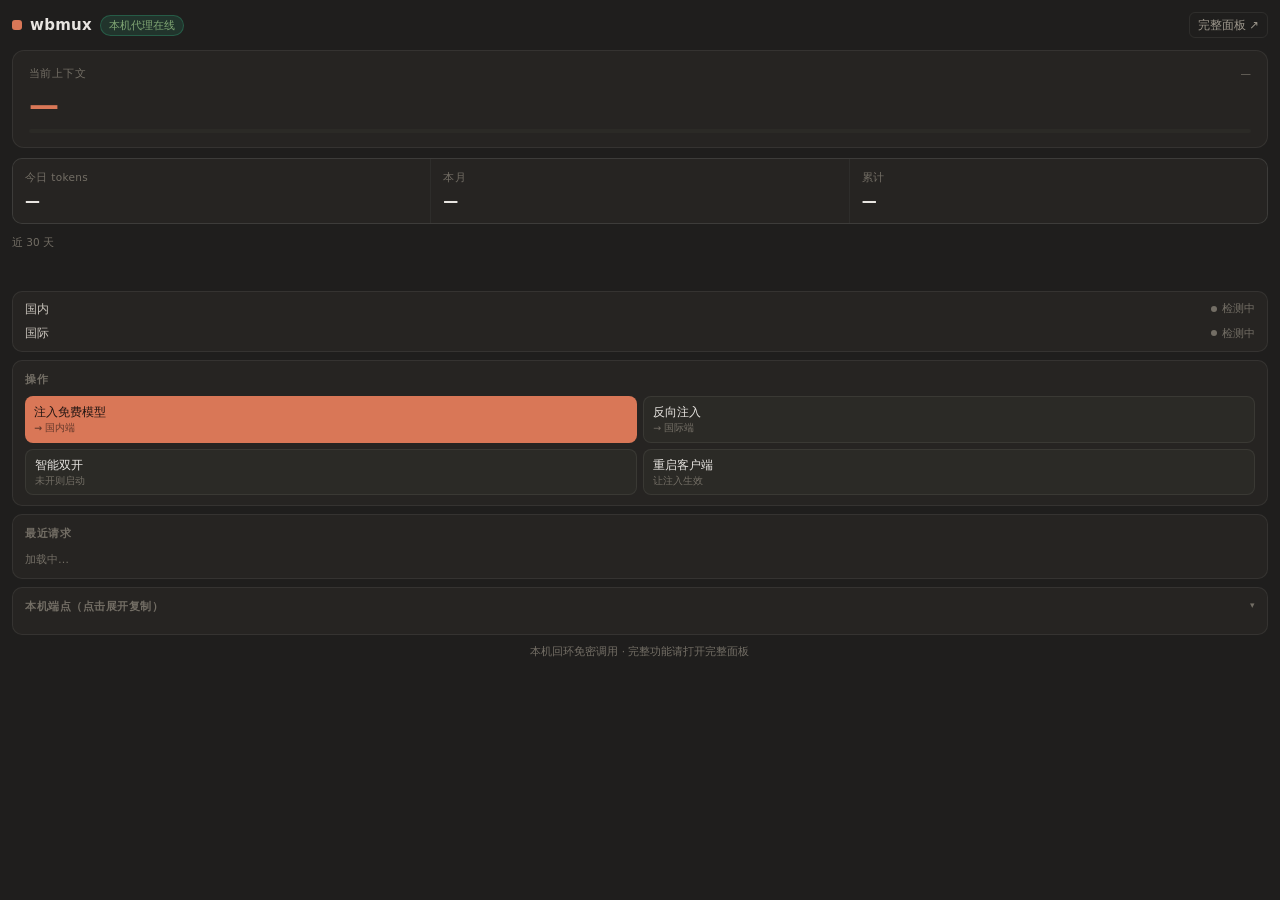
==== commit 17fde2b4: "style(embed): move from the AI-default palette to a warm one Near-black #0d1017 with a high-chroma t" ====
--- a/internal/webui/assets/embed.html
+++ b/internal/webui/assets/embed.html
@@ -6,12 +6,19 @@
 <meta name="referrer" content="no-referrer">
 <title>wbmux · 嵌入面板</title>
 <style>
+  /* ---- 配色：暖灰 + 陶土橙 ----
+     原来是 #0d1017 纯黑底配 #2dd4bf 青绿——那是 2024 年 AI 产品的默认长相，
+     也是"一眼看出是 AI 做的"最直接来源。换成船板那套：
+       · 背景不用纯黑，用带一点暖调的 #1F1E1D，层次靠亮度递进而不是描透明边框
+       · 强调色用陶土橙 #D97757，只在真正需要指路的地方出现
+       · 正文不用冷白 #e6e8ee，用微暖的 #E8E5E1，配暖底才不刺
+     状态色也一并压暗：亮绿 #34d399 换成苔绿 #7FA573，红换砖红 #C25B4E。 */
   :root {
-    --bg: #0d1017; --card: #161a23; --card-2: #1c212b;
-    --border: rgba(255,255,255,0.08);
-    --ink-0: #e6e8ee; --ink-1: #c3c9d4; --ink-2: #9aa3b2; --ink-3: #6b7484;
-    --brand: #2dd4bf; --brand-dim: rgba(45,212,191,0.14);
-    --ok: #34d399; --bad: #f87171; --warn: #ebb23a;
+    --bg: #1F1E1D; --card: #262422; --card-2: #2B2A26;
+    --border: rgba(255, 244, 232, 0.07);
+    --ink-0: #E8E5E1; --ink-1: #C9C4BC; --ink-2: #9E988D; --ink-3: #736E65;
+    --brand: #D97757; --brand-dim: rgba(217, 119, 87, 0.13);
+    --ok: #7FA573; --bad: #C25B4E; --warn: #D9A354;
   }
   * { box-sizing: border-box; margin: 0; padding: 0; }
   html, body { height: 100%; max-width: 100%; overflow-x: hidden; }
@@ -53,7 +60,7 @@
     margin-left: auto; color: var(--ink-2); text-decoration: none; font-size: 11.5px;
     padding: 3px 8px; border-radius: 6px; border: 1px solid var(--border);
   }
-  .head a:hover { color: var(--brand); border-color: rgba(45,212,191,0.4); }
+  .head a:hover { color: var(--brand); border-color: rgba(217,119,87,0.42); }
 
   .card {
     background: var(--card); border: 1px solid var(--border);
@@ -111,20 +118,24 @@
     padding: 8px 10px; font-size: 12px; line-height: 1.4; text-align: left;
     transition: border-color .15s, background .15s;
   }
-  button:hover:not(:disabled) { border-color: rgba(45,212,191,0.45); }
+  button:hover:not(:disabled) { border-color: rgba(217,119,87,0.45); }
   button:disabled { opacity: 0.55; cursor: wait; }
   button .sub { display: block; font-size: 10.5px; color: var(--ink-3); margin-top: 1px; }
+  /* 主按钮：陶土橙实心。原来是从 #14b8a6 到 #0d9488 的青绿渐变——
+     渐变和高饱和青绿这两样合在一起，是"AI 味"的主要来源。
+     实色 + 深色文字，跟船板的发送按钮一个路子（#D97757 底 / 深字）。 */
   button.primary {
-    background: linear-gradient(135deg, #14b8a6, #0d9488); color: #04211d;
-    border: none; font-weight: 650;
-  }
-  button.primary .sub { color: rgba(4,33,29,0.65); }
+    background: var(--brand); color: #221512;
+    border: none; font-weight: 560;
+  }
+  button.primary:hover:not(:disabled) { background: #E08A6C; }
+  button.primary .sub { color: rgba(34, 21, 18, 0.62); }
   button.wide { grid-column: 1 / -1; text-align: center; }
 
   .endpoint { display: flex; align-items: center; gap: 8px; margin-top: 6px; }
   .endpoint code {
     flex: 1; min-width: 0; overflow: hidden; text-overflow: ellipsis; white-space: nowrap;
-    font-size: 11px; color: var(--brand); background: rgba(45,212,191,0.07);
+    font-size: 11px; color: var(--brand); background: rgba(217,119,87,0.10);
     padding: 5px 8px; border-radius: 6px;
   }
   .endpoint button { flex: none; padding: 4px 10px; font-size: 11px; }
@@ -135,7 +146,7 @@
 
   .toast {
     position: fixed; left: 12px; right: 12px; bottom: 12px; z-index: 50;
-    background: #1f2937; border: 1px solid rgba(45,212,191,0.4); color: var(--ink-0);
+    background: var(--card-2); border: 1px solid rgba(217,119,87,0.42); color: var(--ink-0);
     border-radius: 8px; padding: 9px 12px; font-size: 12px;
     box-shadow: 0 6px 24px rgba(0,0,0,0.5);
   }
@@ -160,14 +171,17 @@
   .stats-strip b { color: var(--ink-1); font-weight: 650; font-size: 12px; margin-left: 2px; }
   .stats-strip .strip-label { margin-left: auto; font-size: 10px; }
   .spark { display: flex; align-items: flex-end; gap: 2px; height: 24px; margin: 0 2px 10px; }
-  .spark i { flex: 1; min-width: 2px; background: rgba(56, 225, 196, 0.26); border-radius: 1px; }
-  .spark i.on { background: var(--ok); }
+  .spark i { flex: 1; min-width: 2px; background: rgba(217, 119, 87, 0.28); border-radius: 1px; }
+  /* 当天那根用强调色，与"当前"语义一致；其余是陶土橙的低透明档，
+     整排读起来是一个色系，不再跳出一片亮绿。 */
+  .spark i.on { background: var(--brand); }
   /* 积分卡：逐张一行，进度条 + 已用/总量 */
   .qhead { display: flex; justify-content: space-between; align-items: baseline; margin: 8px 0 4px; font-size: 10.5px; color: var(--ink-3); }
   .qhead b { color: var(--ink-1); font-weight: 600; font-size: 11.5px; }
   .qcard { display: flex; align-items: center; gap: 8px; padding: 3px 0; }
   .qbar { flex: 1; height: 5px; background: var(--card-2); border-radius: 3px; overflow: hidden; }
-  .qbar i { display: block; height: 100%; background: var(--ok); border-radius: 3px; }
+  /* 额度条：用低饱和的苔绿，不再用 #34d399 那种亮绿（在暖底上很跳） */
+  .qbar i { display: block; height: 100%; background: #7FA573; border-radius: 3px; }
   .qbar i.low { background: var(--warn); }
   .qmeta { font-size: 10.5px; color: var(--ink-2); white-space: nowrap; font-variant-numeric: tabular-nums; }
   .qexp { font-size: 10px; color: var(--ink-3); min-width: 52px; font-variant-numeric: tabular-nums; }
